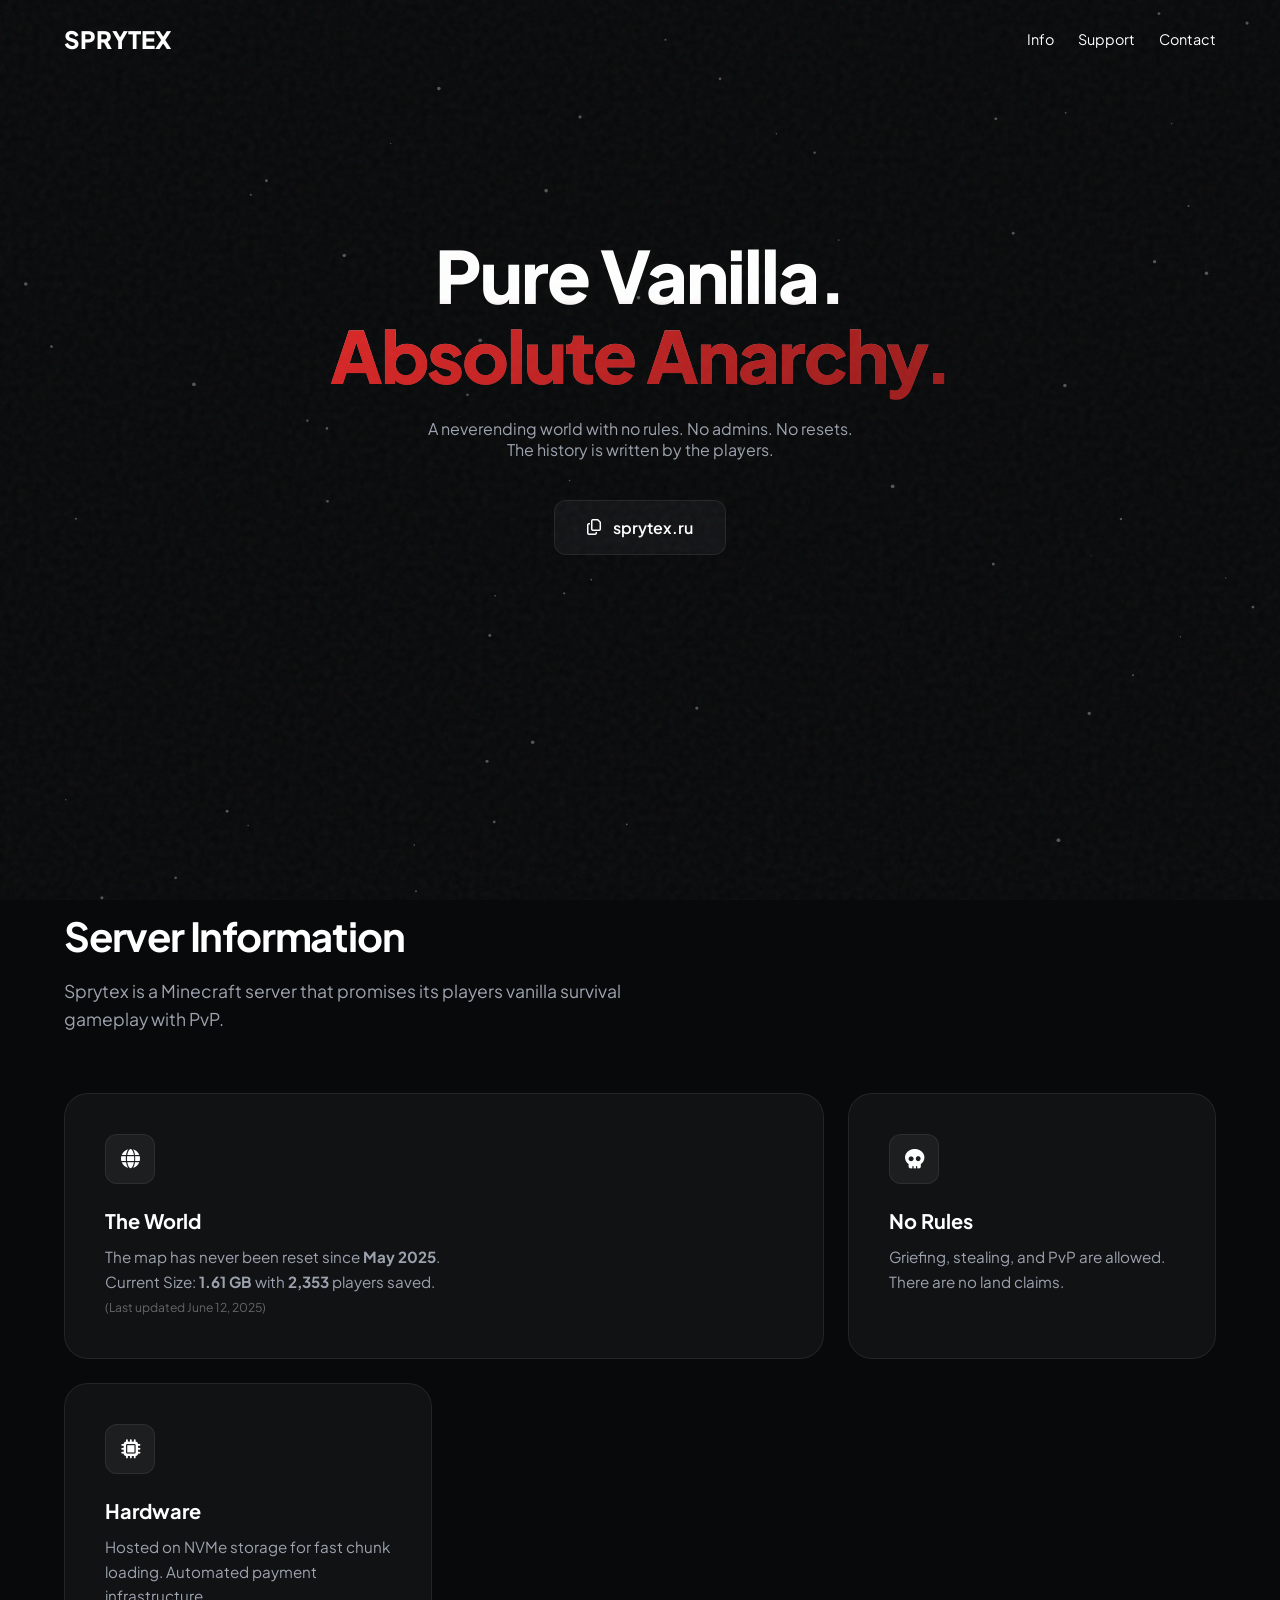
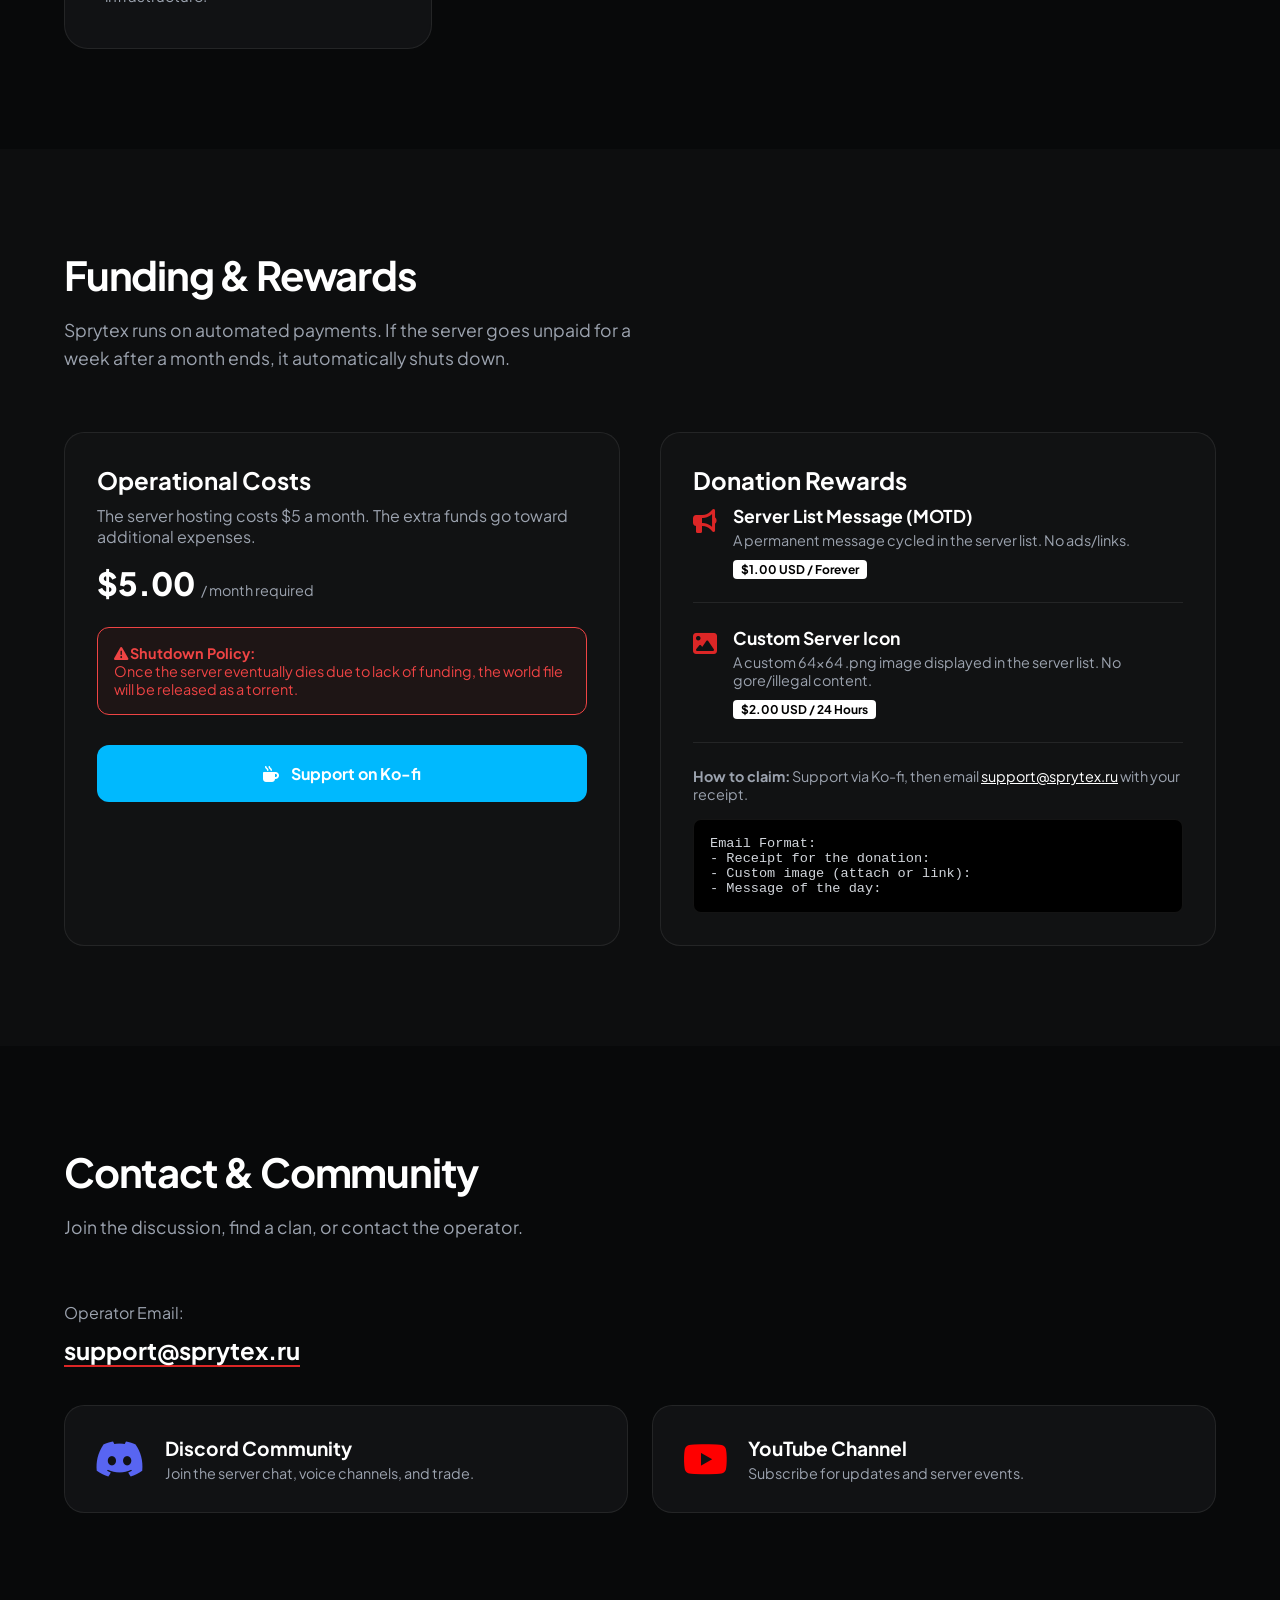
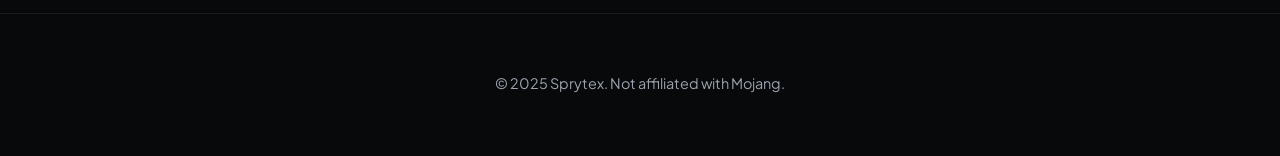
==== index.html @ 7c8ae680 "Add files via upload" ====
<!DOCTYPE html>
<html lang="en">
<head>
    <meta charset="UTF-8">
    <meta name="viewport" content="width=device-width, initial-scale=1.0">
    <title>Sprytex</title>

    <!-- FAVICON -->
    <link rel="icon" type="image/png" href="/favicon-96x96.png" sizes="96x96" />
    <link rel="icon" type="image/svg+xml" href="/favicon.svg" />
    <link rel="shortcut icon" href="/favicon.ico" />
    <link rel="apple-touch-icon" sizes="180x180" href="/apple-touch-icon.png" />
    <link rel="manifest" href="/site.webmanifest" />

    <!-- Fonts: Plus Jakarta Sans -->
    <link rel="preconnect" href="https://fonts.googleapis.com">
    <link rel="preconnect" href="https://fonts.gstatic.com" crossorigin>
    <link href="https://fonts.googleapis.com/css2?family=Plus+Jakarta+Sans:wght@400;500;600;700;800&display=swap" rel="stylesheet">

    <!-- Icons -->
    <link rel="stylesheet" href="https://cdnjs.cloudflare.com/ajax/libs/font-awesome/6.4.0/css/all.min.css">

    <!-- AOS Animations CSS -->
    <link href="https://unpkg.com/aos@2.3.1/dist/aos.css" rel="stylesheet">

    <!-- Custom CSS -->
    <link rel="stylesheet" href="assets/css/style.css">
</head>
<body>

    <div class="noise-overlay"></div>

    <nav id="navbar">
        <div class="container nav-inner">
            <a href="#" class="logo">SPRYTEX</a>
            <div class="nav-links">
                <a href="#info">Info</a>
                <a href="#funding">Support</a>
                <a href="#contact">Contact</a>
            </div>
        </div>
    </nav>

    <!-- HERO -->
    <section class="hero">
        <canvas id="particles-canvas"></canvas>
        <div class="container hero-content">
            <!--
            <div class="status-pill" data-aos="fade-down">
                <div class="status-dot"></div>
                Maintained by Anonymous
            </div>
            -->

            <h1 data-aos="zoom-in" data-aos-duration="1000">
                Pure Vanilla.<br><span class="gradient-text">Absolute Anarchy.</span>
            </h1>

            <p data-aos="fade-up" data-aos-delay="200" class="hero-desc">
                A neverending world with no rules. No admins. No resets.<br>
                The history is written by the players.
            </p>

            <div class="btn-copy" onclick="copyIp()" data-aos="fade-up" data-aos-delay="300">
                <i class="fa-regular fa-copy"></i>
                <span id="ip-text">sprytex.ru</span>
            </div>
        </div>
    </section>

    <!-- INFO GRID -->
    <section id="info">
        <div class="container">
            <div class="section-header" data-aos="fade-right">
                <h2>Server Information</h2>
                <p>Sprytex is a Minecraft server that promises its players vanilla survival gameplay with PvP.</p>
            </div>

            <div class="spotlight-group" id="spotlight-grid">

                <!-- World Stats -->
                <div class="card bento-wide" data-aos="fade-up">
                    <div class="card-inner"></div>
                    <div class="card-content">
                        <div class="card-icon"><i class="fa-solid fa-globe"></i></div>
                        <div>
                            <h3>The World</h3>
                            <p>The map has never been reset since <strong>May 2025</strong>.<br>
                            Current Size: <strong>1.61 GB</strong> with <strong>2,353</strong> players saved.<br>
                            <span class="sub-text">(Last updated June 12, 2025)</span></p>
                        </div>
                    </div>
                </div>

                <!-- Anarchy Concept -->
                <div class="card" data-aos="fade-up" data-aos-delay="100">
                    <div class="card-inner"></div>
                    <div class="card-content">
                        <div class="card-icon"><i class="fa-solid fa-skull"></i></div>
                        <h3>No Rules</h3>
                        <p>Griefing, stealing, and PvP are allowed. There are no land claims.</p>
                    </div>
                </div>

                <!-- Technical -->
                <div class="card" data-aos="fade-up" data-aos-delay="200">
                    <div class="card-inner"></div>
                    <div class="card-content">
                        <div class="card-icon"><i class="fa-solid fa-microchip"></i></div>
                        <h3>Hardware</h3>
                        <p>Hosted on NVMe storage for fast chunk loading. Automated payment infrastructure.</p>
                    </div>
                </div>

            </div>
        </div>
    </section>

    <!-- FUNDING & REWARDS -->
    <section id="funding" class="funding-section">
        <div class="container">
            <div class="section-header" data-aos="fade-right">
                <h2>Funding & Rewards</h2>
                <p>Sprytex runs on automated payments. If the server goes unpaid for a week after a month ends, it automatically shuts down.</p>
            </div>

            <div class="funding-grid">

                <!-- LEFT: Cost & Risk -->
                <div class="funding-box" data-aos="fade-right">
                    <h3 class="box-title">Operational Costs</h3>
                    <p class="text-muted">The server hosting costs $5 a month. The extra funds go toward additional expenses.</p>

                    <div class="price-tag">$5.00 <span class="sub-price">/ month required</span></div>

                    <div class="warning-box">
                        <i class="fa-solid fa-triangle-exclamation"></i>
                        <strong>Shutdown Policy:</strong><br>
                        Once the server eventually dies due to lack of funding, the world file will be released as a torrent.
                    </div>

                    <!-- KO-FI BUTTON -->
                    <a href="https://ko-fi.com/lokspel" target="_blank" class="btn-kofi" rel="noopener">
                          <i class="fa-solid fa-mug-hot"></i> Support on Ko-fi
                    </a>
                </div>

                <!-- RIGHT: Rewards -->
                <div class="funding-box" data-aos="fade-left">
                    <h3 class="box-title">Donation Rewards</h3>

                    <!-- Reward 1 -->
                    <div class="reward-item">
                        <div class="reward-icon"><i class="fa-solid fa-bullhorn"></i></div>
                        <div>
                            <h4 class="reward-title">Server List Message (MOTD)</h4>
                            <p class="reward-desc">A permanent message cycled in the server list. No ads/links.</p>
                            <span class="badge">$1.00 USD / Forever</span>
                        </div>
                    </div>

                    <!-- Reward 2 -->
                    <div class="reward-item">
                        <div class="reward-icon"><i class="fa-solid fa-image"></i></div>
                        <div>
                            <h4 class="reward-title">Custom Server Icon</h4>
                            <p class="reward-desc">A custom 64x64 .png image displayed in the server list. No gore/illegal content.</p>
                            <span class="badge">$2.00 USD / 24 Hours</span>
                        </div>
                    </div>

                    <div class="claim-instructions">
                        <p><strong>How to claim:</strong> Support via Ko-fi, then email <a href="mailto:support@sprytex.ru" class="email-link">support@sprytex.ru</a> with your receipt.</p>

                        <div class="code-block">
                            Email Format:<br>
                            - Receipt for the donation:<br>
                            - Custom image (attach or link):<br>
                            - Message of the day:
                        </div>
                    </div>
                </div>

            </div>
        </div>
    </section>

    <!-- CONTACT -->
    <section id="contact">
        <div class="container">
            <div class="section-header" data-aos="fade-up">
                <h2>Contact & Community</h2>
                <p>Join the discussion, find a clan, or contact the operator.</p>
            </div>

           <p class="contact-label">Operator Email:</p>
            <a href="mailto:support@sprytex.ru" class="big-email">
                support@sprytex.ru
            </a>

            <!-- SOCIAL GRID -->
            <div class="social-grid">

                <a href="/discord" target="_blank" class="social-card discord" data-aos="fade-up" data-aos-delay="100">
                    <i class="fa-brands fa-discord"></i>
                    <div class="social-info">
                        <h3>Discord Community</h3>
                        <p>Join the server chat, voice channels, and trade.</p>
                    </div>
                </a>

                <a href="https://www.youtube.com/@mishacantstream" target="_blank" class="social-card youtube" data-aos="fade-up" data-aos-delay="200">
                    <i class="fa-brands fa-youtube"></i>
                    <div class="social-info">
                        <h3>YouTube Channel</h3>
                        <p>Subscribe for updates and server events.</p>
                    </div>
                </a>

            </div>
        </div>
    </section>

    <footer>
        <div class="container">
            <p>&copy; 2025 Sprytex. Not affiliated with Mojang.</p>
        </div>
    </footer>

    <div class="toast" id="toast">
        <i class="fa-solid fa-check-circle" style="color: #10b981;"></i>
        IP Copied: sprytex.ru
    </div>

    <!-- AOS JS Library -->
    <script src="https://unpkg.com/aos@2.3.1/dist/aos.js"></script>

    <!-- Custom JS -->
    <script src="assets/js/script.js"></script>
</body>
</html>
---- assets/css/style.css ----
/* --- 1. SETUP & VARIABLES --- */
:root {
    --bg-main: #08090a;
    --bg-card: #111214;
    --accent: #dc2626; /* Red for Anarchy */
    --kofi: #00b9fe;
    --discord: #5865F2;
    --youtube: #FF0000;
    --text-main: #ffffff;
    --text-muted: #9ca3af;
    --border: rgba(255, 255, 255, 0.08);
    --spotlight-color: rgba(255, 255, 255, 0.1);
    --spotlight-color: rgba(255, 255, 255, 0.1);
}

/* Globally prevent the page from being wider than the viewport */
html, body {
    max-width: 100%;
    overflow-x: hidden;
}

* { margin: 0; padding: 0; box-sizing: border-box; }

body {
    background-color: var(--bg-main);
    color: var(--text-main);
    font-family: 'Plus Jakarta Sans', sans-serif;
    position: relative;
}
/* Noise Texture */
.noise-overlay {
    position: fixed; top: 0; left: 0; width: 100%; height: 100%;
    background: url("data:image/svg+xml,%3Csvg viewBox='0 0 200 200' xmlns='http://www.w3.org/2000/svg'%3E%3Cfilter id='noiseFilter'%3E%3CfeTurbulence type='fractalNoise' baseFrequency='0.65' numOctaves='3' stitchTiles='stitch'/%3E%3C/filter%3E%3Crect width='100%25' height='100%25' filter='url(%23noiseFilter)' opacity='0.05'/%3E%3C/svg%3E");
    pointer-events: none; z-index: 999;
}

/* --- 2. UTILS --- */
.container { max-width: 1200px; margin: 0 auto; padding: 0 24px; position: relative; z-index: 2; }
section { padding: 100px 0; }

.section-header { margin-bottom: 60px; max-width: 600px; }
.section-header h2 { font-size: 2.5rem; font-weight: 700; margin-bottom: 16px; letter-spacing: -0.03em; }
.section-header p { color: var(--text-muted); font-size: 1.1rem; line-height: 1.6; }

.gradient-text {
    background: linear-gradient(135deg, #dc2626 0%, #991b1b 100%);
    -webkit-background-clip: text;
    -webkit-text-fill-color: transparent;
}

.text-muted { color: var(--text-muted); }

/* --- 3. CARDS --- */
.spotlight-group {
    display: grid;
    gap: 24px;
    grid-template-columns: repeat(auto-fit, minmax(300px, 1fr));
}

.card {
    background-color: var(--bg-card);
    border: 1px solid var(--border);
    border-radius: 24px;
    padding: 40px;
    position: relative;
    overflow: hidden;
    transition: transform 0.3s ease;
    display: flex;
    flex-direction: column;
    justify-content: space-between;
}

.card::before {
    content: '';
    position: absolute;
    top: 0; left: 0; right: 0; bottom: 0;
    background: radial-gradient(
        800px circle at var(--mouse-x) var(--mouse-y), 
        var(--spotlight-color), 
        transparent 40%
    );
    z-index: 0; opacity: 0; transition: opacity 0.5s; pointer-events: none;
}

.card-inner { position: absolute; inset: 1px; background: var(--bg-card); border-radius: 23px; z-index: 1; }
.card-content { position: relative; z-index: 2; height: 100%; display: flex; flex-direction: column; }
.card:hover { transform: translateY(-5px); }
.card:hover::before { opacity: 1; }

.bento-wide { grid-column: span 2; }
@media(max-width: 768px) { .bento-wide { grid-column: span 1; } }

.card-icon {
    width: 50px; height: 50px; border-radius: 12px;
    background: rgba(255,255,255,0.05); display: flex; align-items: center; justify-content: center;
    font-size: 1.2rem; margin-bottom: 24px; color: #fff; border: 1px solid var(--border);
}
.card h3 { font-size: 1.25rem; margin-bottom: 12px; font-weight: 700; }
.card p { color: var(--text-muted); line-height: 1.6; font-size: 0.95rem; }
.sub-text { font-size: 0.8em; color: #666; }

/* --- 4. HERO --- */
.hero {
    min-height: 90vh; display: flex; align-items: center; justify-content: center;
    text-align: center; position: relative; padding-top: 80px;
}
#particles-canvas { position: absolute; top: 0; left: 0; width: 100%; height: 100%; z-index: 0; }
.hero-content { z-index: 3; position: relative; padding: 0 20px; }

.status-pill {
    display: inline-flex; align-items: center; gap: 8px;
    padding: 8px 16px; border-radius: 50px;
    background: rgba(220, 38, 38, 0.1);
    border: 1px solid rgba(220, 38, 38, 0.2);
    font-size: 0.85rem; font-weight: 600; color: #ef4444;
    margin-bottom: 30px; backdrop-filter: blur(10px);
}
.status-dot { width: 6px; height: 6px; background: #ef4444; border-radius: 50%; box-shadow: 0 0 10px #ef4444; }

.hero h1 {
    font-size: 4.5rem; font-weight: 800; line-height: 1.1; margin-bottom: 24px;
    letter-spacing: -2px;
    background: linear-gradient(to bottom, #fff 40%, #7f1d1d 100%);
    -webkit-background-clip: text; -webkit-text-fill-color: transparent;
}
.hero-desc { max-width: 600px; margin: 0 auto 40px auto; color: var(--text-muted); }

.btn-copy {
    background: var(--bg-card); border: 1px solid var(--border); padding: 16px 32px;
    border-radius: 12px; color: #fff; font-weight: 600; display: flex; align-items: center; gap: 12px;
    cursor: pointer; transition: 0.3s; margin: 0 auto; width: fit-content;
}
.btn-copy:hover { border-color: var(--accent); box-shadow: 0 0 30px rgba(220, 38, 38, 0.2); }

/* --- 5. KOFI & FUNDING --- */
.funding-section { background: rgba(255,255,255,0.02); }
.funding-grid { display: grid; grid-template-columns: 1fr 1fr; gap: 40px; margin-top: 40px; }
.funding-box {
    background: rgba(255,255,255,0.02); border: 1px solid var(--border);
    padding: 32px; border-radius: 20px;
}
.box-title { font-size: 1.5rem; margin-bottom: 10px; }
.price-tag { font-size: 2rem; font-weight: 800; color: var(--text-main); margin: 16px 0; }
.sub-price { font-size: 0.9rem; color: var(--text-muted); font-weight: 400; }

.warning-box {
    margin-top: 24px; padding: 16px; border: 1px solid #ef4444; border-radius: 12px;
    background: rgba(239, 68, 68, 0.05); color: #ef4444; font-size: 0.9rem;
}

.btn-kofi {
    background: var(--kofi);
    color: #fff;
    padding: 18px 32px;
    border-radius: 12px;
    font-weight: 700;
    text-decoration: none;
    display: flex;
    align-items: center;
    justify-content: center;
    gap: 12px;
    transition: all 0.3s ease;
    margin-top: 30px;
    border: none;
}
.btn-kofi:hover { transform: translateY(-2px); box-shadow: 0 10px 30px rgba(0, 185, 254, 0.3); }

/* Rewards */
.reward-item {
    display: flex; align-items: flex-start; gap: 16px; margin-bottom: 24px;
    padding-bottom: 24px; border-bottom: 1px solid var(--border);
}
.reward-item:last-child { border-bottom: none; margin-bottom: 0; padding-bottom: 0; }
.reward-icon { font-size: 1.5rem; color: var(--accent); }
.reward-title { font-size: 1.1rem; margin-bottom: 4px; }
.reward-desc { font-size: 0.9rem; color: var(--text-muted); margin-bottom: 8px; }
.badge { background: #fff; color: #000; font-size: 0.75rem; padding: 2px 8px; border-radius: 4px; font-weight: 700; }

.claim-instructions { margin-top: 20px; font-size: 0.9rem; color: var(--text-muted); }
.email-link { color: #fff; }
.code-block {
    background: #000; padding: 16px; border-radius: 8px; font-family: monospace;
    font-size: 0.85rem; color: #d1d5db; margin-top: 16px; border: 1px solid var(--border);
}

/* --- 6. SOCIAL CARDS --- */
.social-grid {
    display: grid;
    grid-template-columns: repeat(auto-fit, minmax(250px, 1fr));
    gap: 24px;
    margin-top: 40px;
}
.social-card {
    background: var(--bg-card);
    border: 1px solid var(--border);
    border-radius: 20px;
    padding: 30px;
    text-decoration: none;
    color: #fff;
    display: flex;
    align-items: center;
    gap: 20px;
    transition: all 0.3s ease;
}
.social-card i { font-size: 2.5rem; transition: 0.3s; }
.social-card.discord:hover { border-color: var(--discord); background: rgba(88, 101, 242, 0.1); }
.social-card.discord i { color: var(--discord); }
.social-card.youtube:hover { border-color: var(--youtube); background: rgba(255, 0, 0, 0.1); }
.social-card.youtube i { color: var(--youtube); }
.social-info h3 { font-size: 1.2rem; margin-bottom: 4px; }
.social-info p { color: var(--text-muted); font-size: 0.9rem; }

.contact-label { color: var(--text-muted); margin-bottom: 12px; }
.big-email { font-size: 1.5rem; color: #fff; text-decoration: none; font-weight: 700; border-bottom: 2px solid var(--accent); }

/* --- 7. NAVBAR & FOOTER --- */
nav {
    position: fixed; top: 0; width: 100%; z-index: 100; padding: 24px 0; transition: 0.3s;
}
nav.scrolled {
    padding: 16px 0; background: rgba(8, 9, 10, 0.9);
    backdrop-filter: blur(12px); border-bottom: 1px solid var(--border);
}
.nav-inner { display: flex; justify-content: space-between; align-items: center; }
.logo { font-weight: 800; font-size: 1.5rem; color: #fff; text-decoration: none; }
.nav-links { display: flex; gap: 24px; }
.nav-links a { color: #fff; text-decoration: none; font-size: 0.9rem; }

footer { padding: 60px 0; border-top: 1px solid var(--border); text-align: center; color: var(--text-muted); font-size: 0.9rem; }

.toast {
    position: fixed; bottom: 30px; left: 50%; transform: translateX(-50%) translateY(100px);
    background: #fff; color: #000; padding: 12px 24px; border-radius: 50px;
    font-weight: 600; opacity: 0; transition: 0.4s; z-index: 1000;
}
.toast.show { transform: translateX(-50%) translateY(0); opacity: 1; }

@media (max-width: 900px) {
    .funding-grid { grid-template-columns: 1fr; }
    .hero h1 { font-size: 3rem; }
}
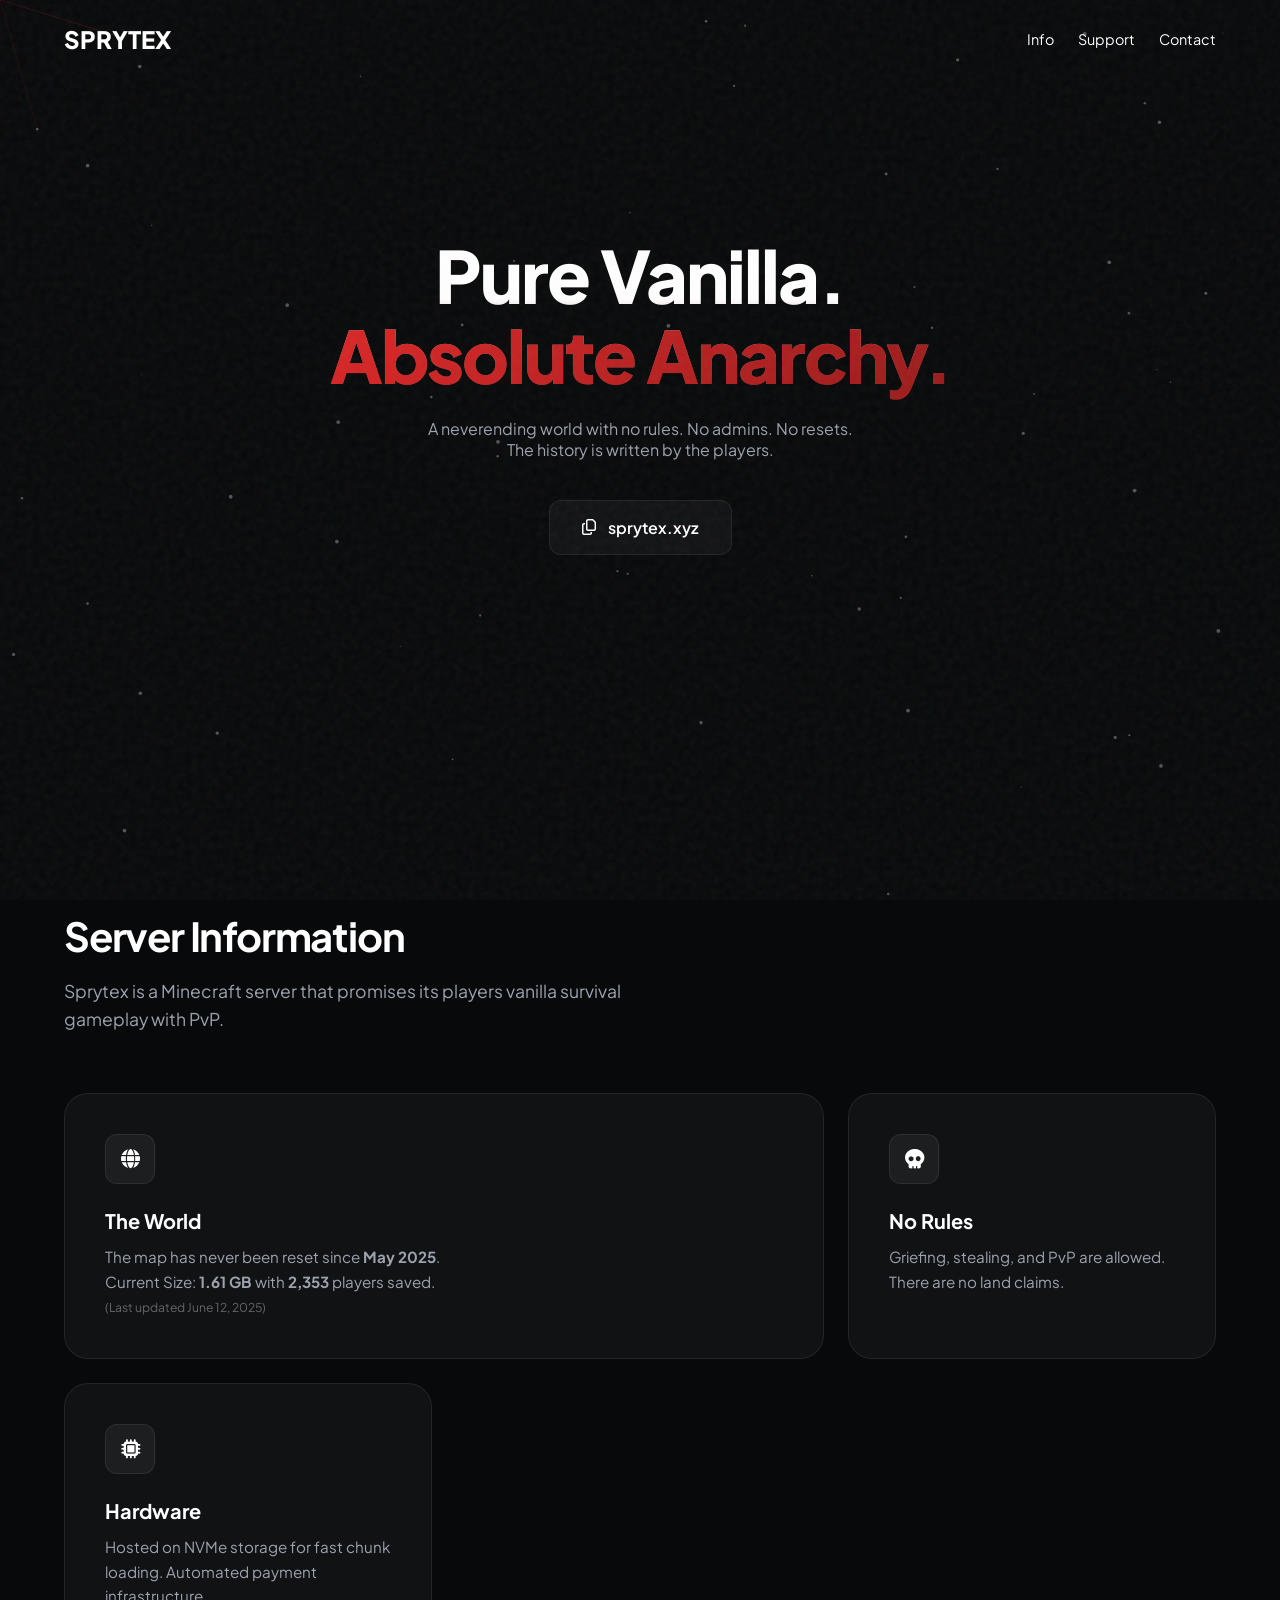
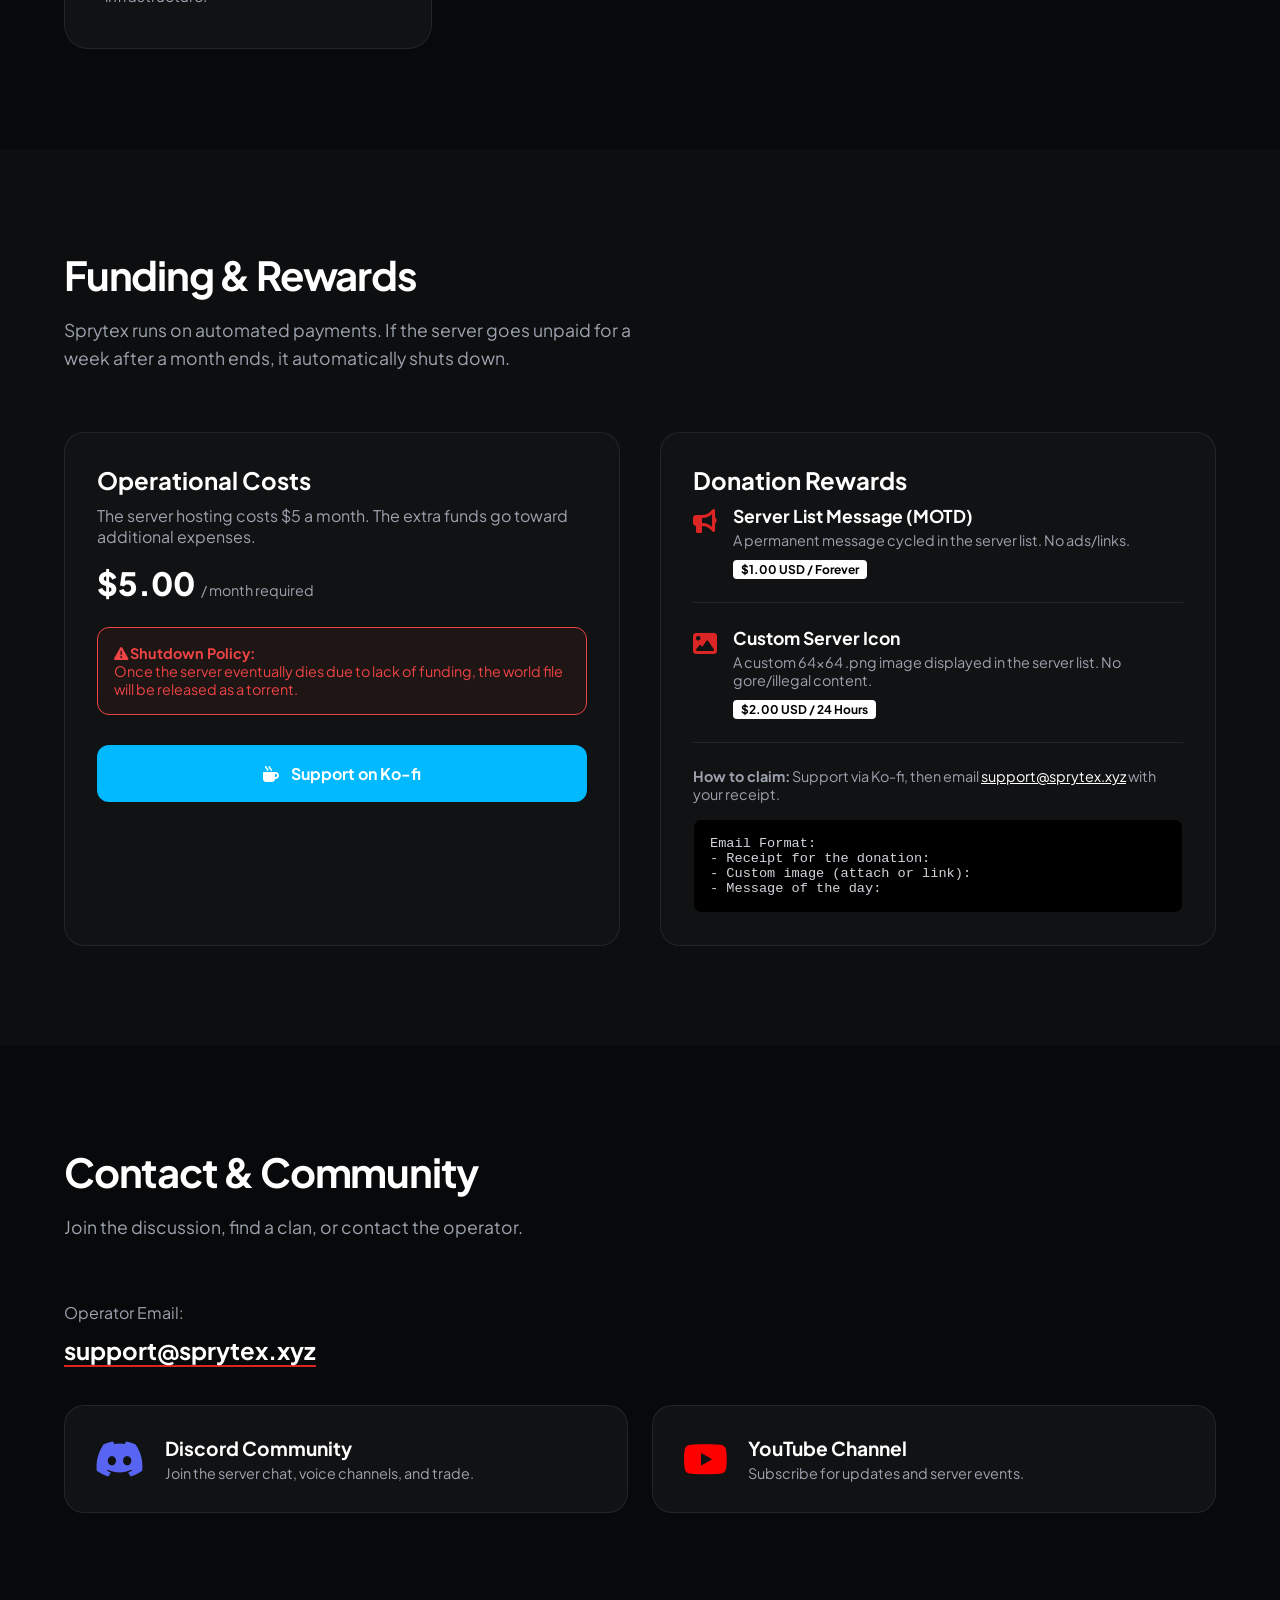
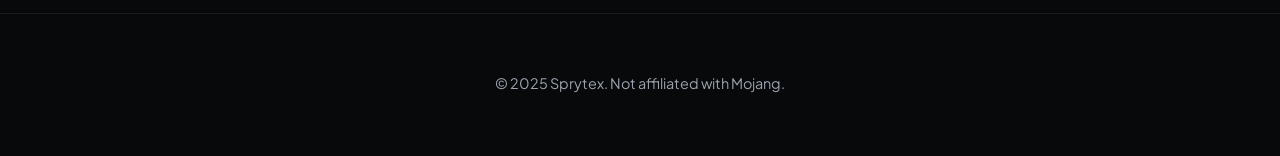
==== commit db02af25: "Update index.html" ====
--- a/index.html
+++ b/index.html
@@ -63,7 +63,7 @@
 
             <div class="btn-copy" onclick="copyIp()" data-aos="fade-up" data-aos-delay="300">
                 <i class="fa-regular fa-copy"></i>
-                <span id="ip-text">sprytex.ru</span>
+                <span id="ip-text">sprytex.xyz</span>
             </div>
         </div>
     </section>
@@ -170,7 +170,7 @@
                     </div>
 
                     <div class="claim-instructions">
-                        <p><strong>How to claim:</strong> Support via Ko-fi, then email <a href="mailto:support@sprytex.ru" class="email-link">support@sprytex.ru</a> with your receipt.</p>
+                        <p><strong>How to claim:</strong> Support via Ko-fi, then email <a href="mailto:support@sprytex.xyz" class="email-link">support@sprytex.xyz</a> with your receipt.</p>
 
                         <div class="code-block">
                             Email Format:<br>
@@ -194,8 +194,8 @@
             </div>
 
            <p class="contact-label">Operator Email:</p>
-            <a href="mailto:support@sprytex.ru" class="big-email">
-                support@sprytex.ru
+            <a href="mailto:support@sprytex.xyz" class="big-email">
+                support@sprytex.xyz
             </a>
 
             <!-- SOCIAL GRID -->
@@ -229,7 +229,7 @@
 
     <div class="toast" id="toast">
         <i class="fa-solid fa-check-circle" style="color: #10b981;"></i>
-        IP Copied: sprytex.ru
+        IP Copied: sprytex.xyz
     </div>
 
     <!-- AOS JS Library -->
@@ -239,3 +239,4 @@
     <script src="assets/js/script.js"></script>
 </body>
 </html>
+
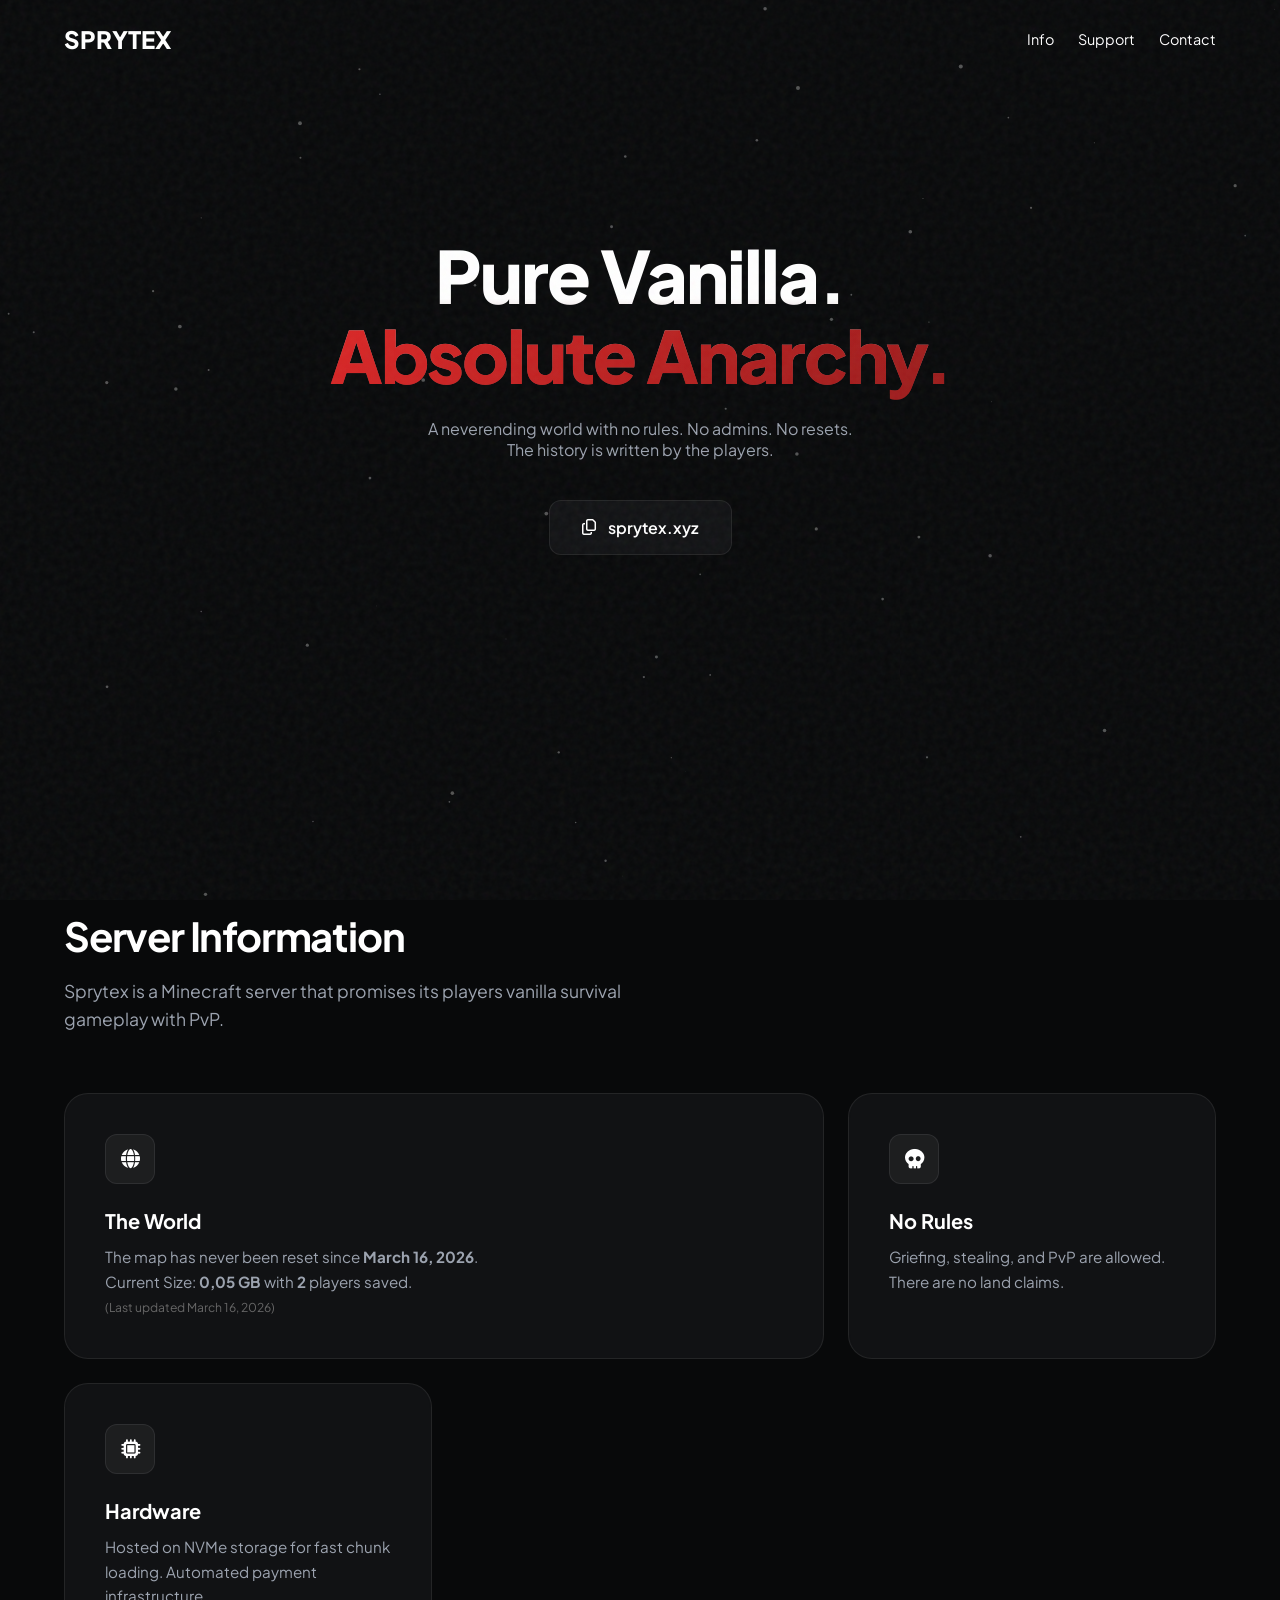
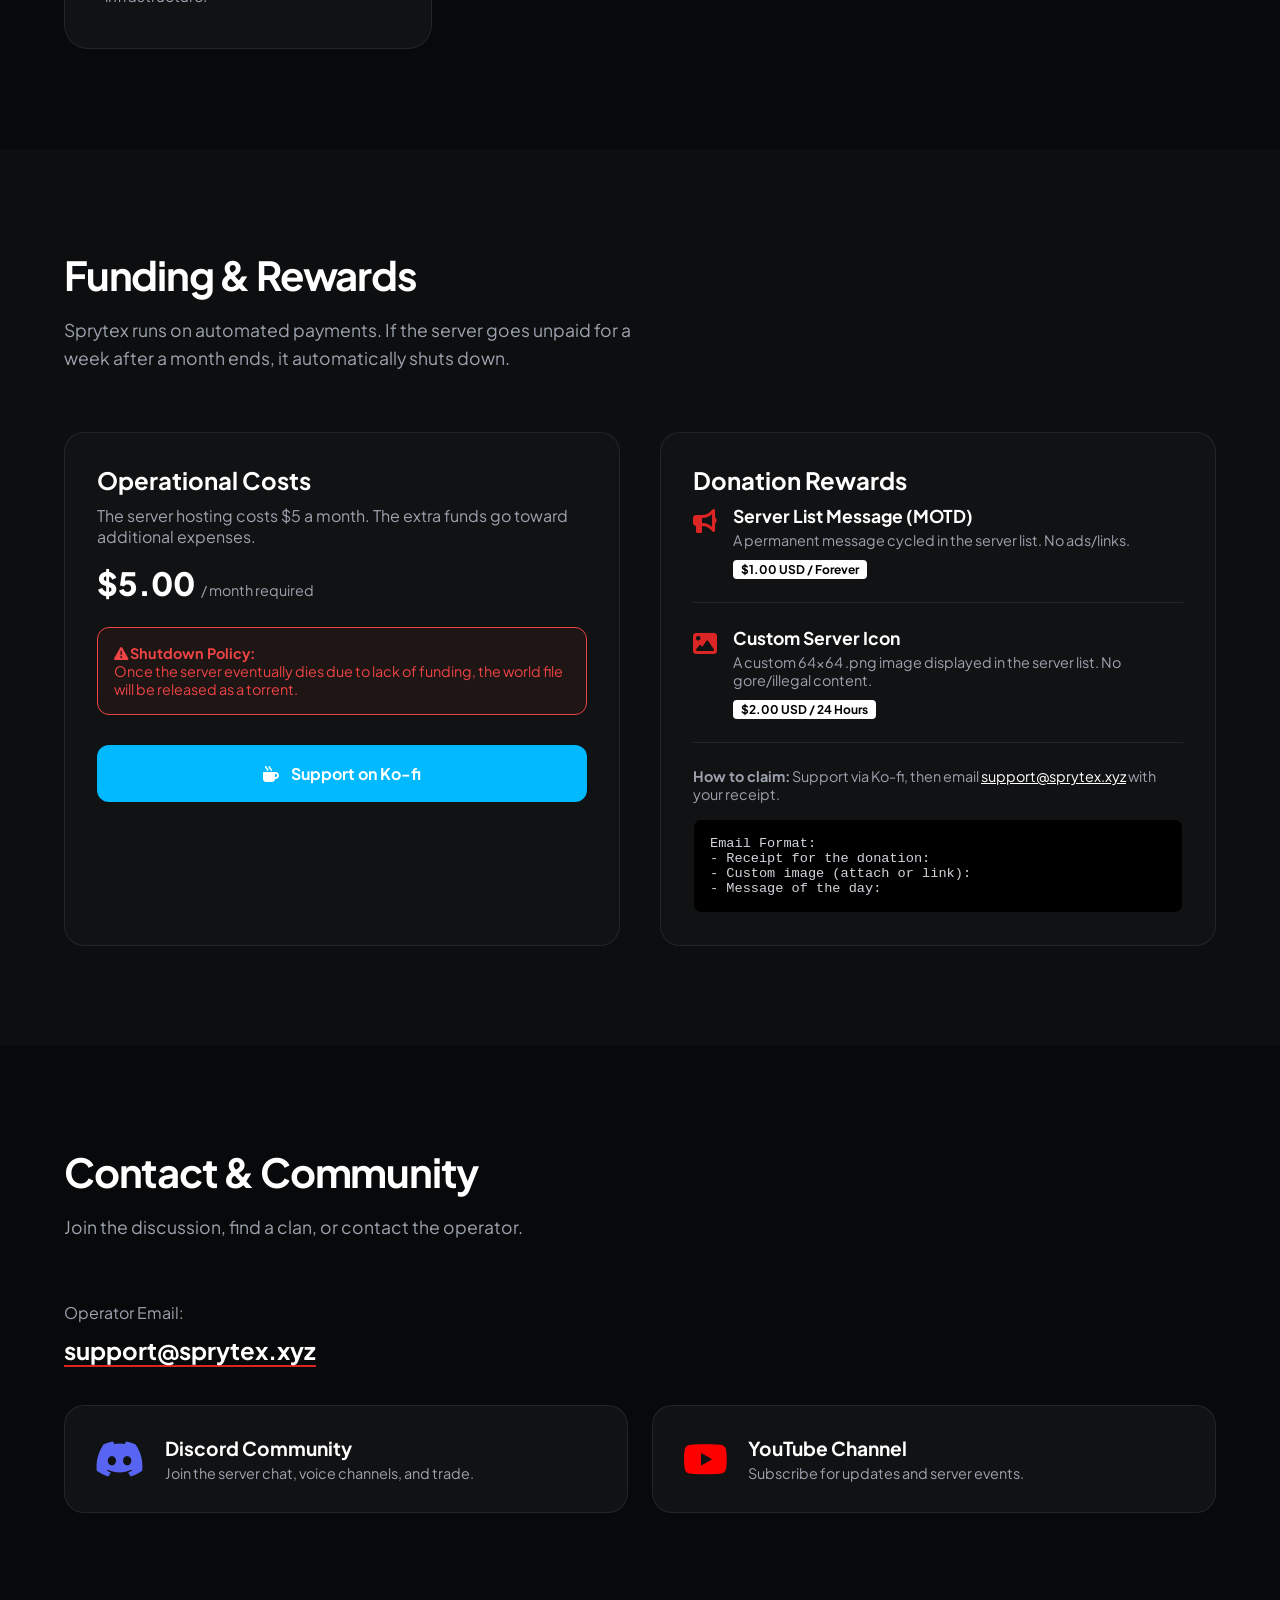
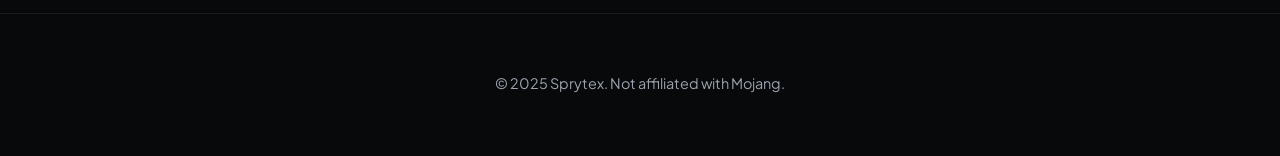
==== commit ba79acdb: "New world" ====
--- a/index.html
+++ b/index.html
@@ -85,9 +85,9 @@
                         <div class="card-icon"><i class="fa-solid fa-globe"></i></div>
                         <div>
                             <h3>The World</h3>
-                            <p>The map has never been reset since <strong>May 2025</strong>.<br>
-                            Current Size: <strong>1.61 GB</strong> with <strong>2,353</strong> players saved.<br>
-                            <span class="sub-text">(Last updated June 12, 2025)</span></p>
+                            <p>The map has never been reset since <strong>March 16, 2026</strong>.<br>
+                            Current Size: <strong>0,05 GB</strong> with <strong>2</strong> players saved.<br>
+                            <span class="sub-text">(Last updated March 16, 2026)</span></p>
                         </div>
                     </div>
                 </div>
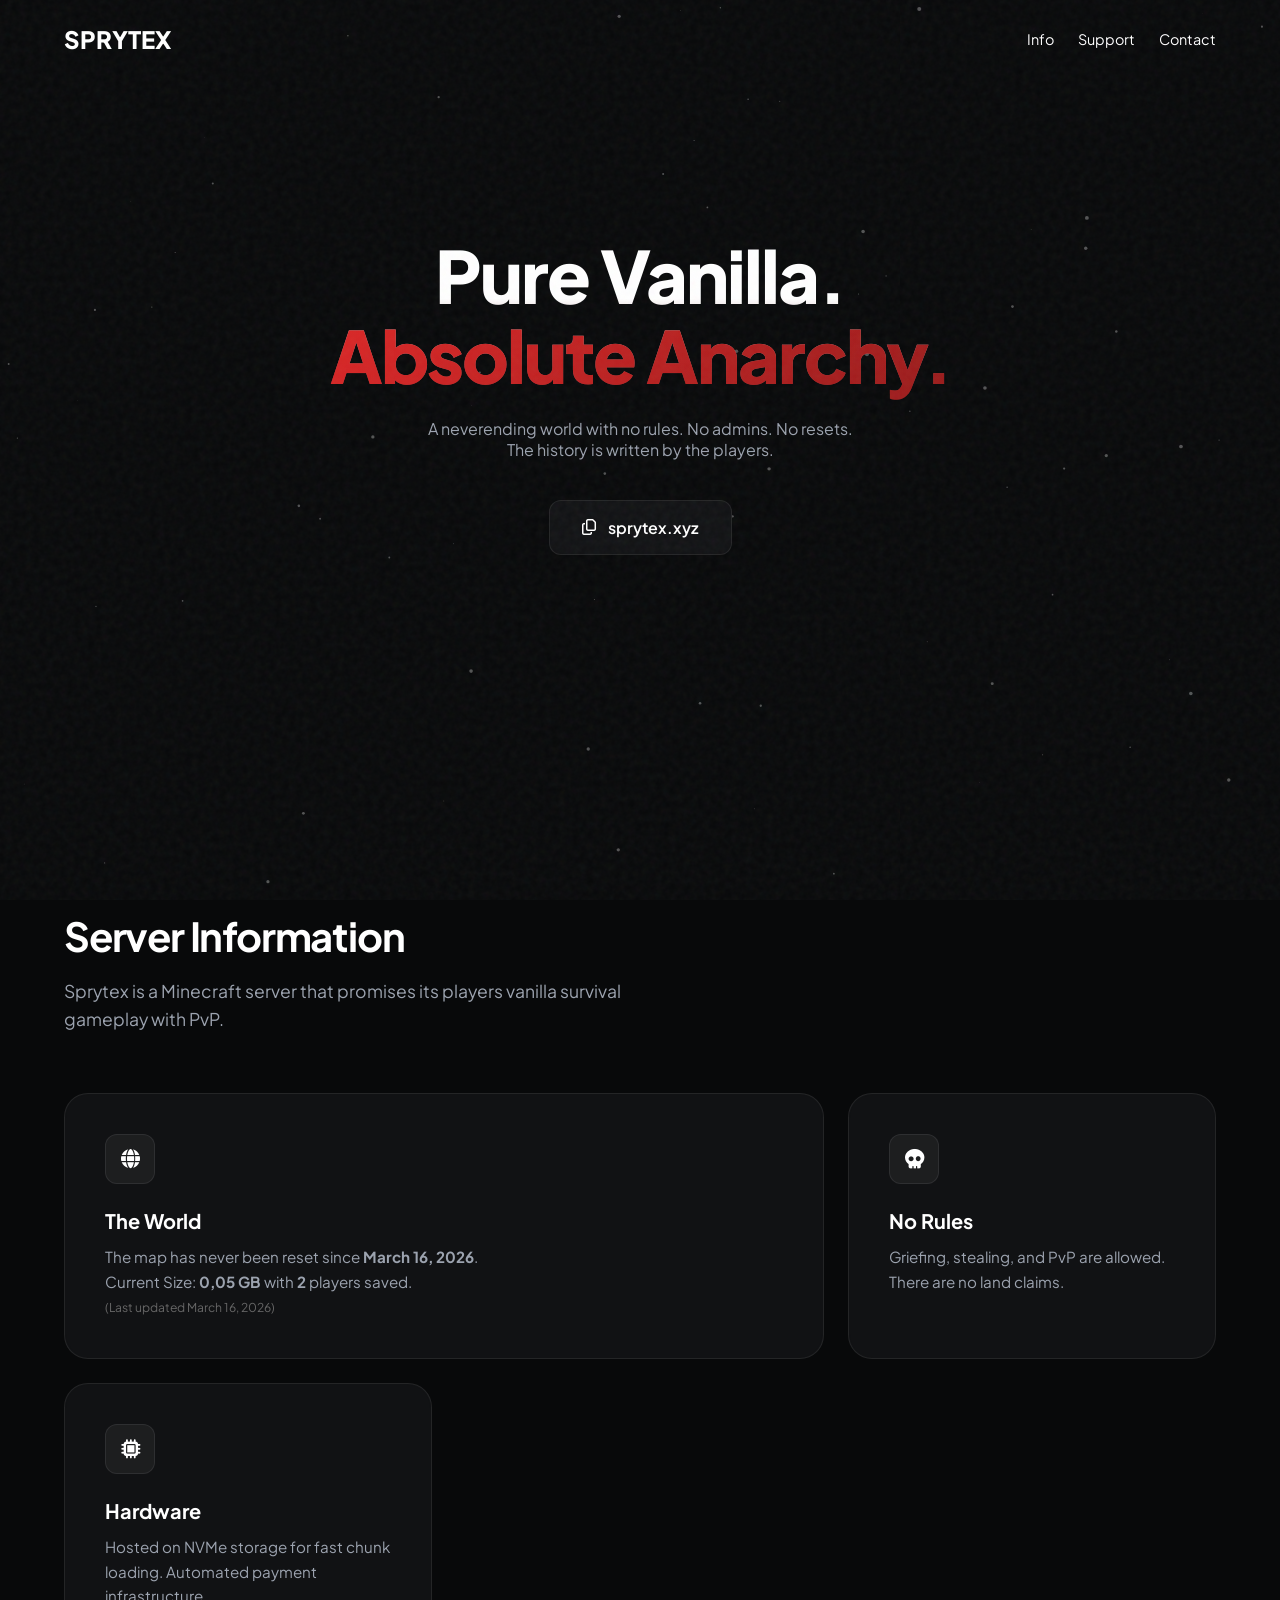
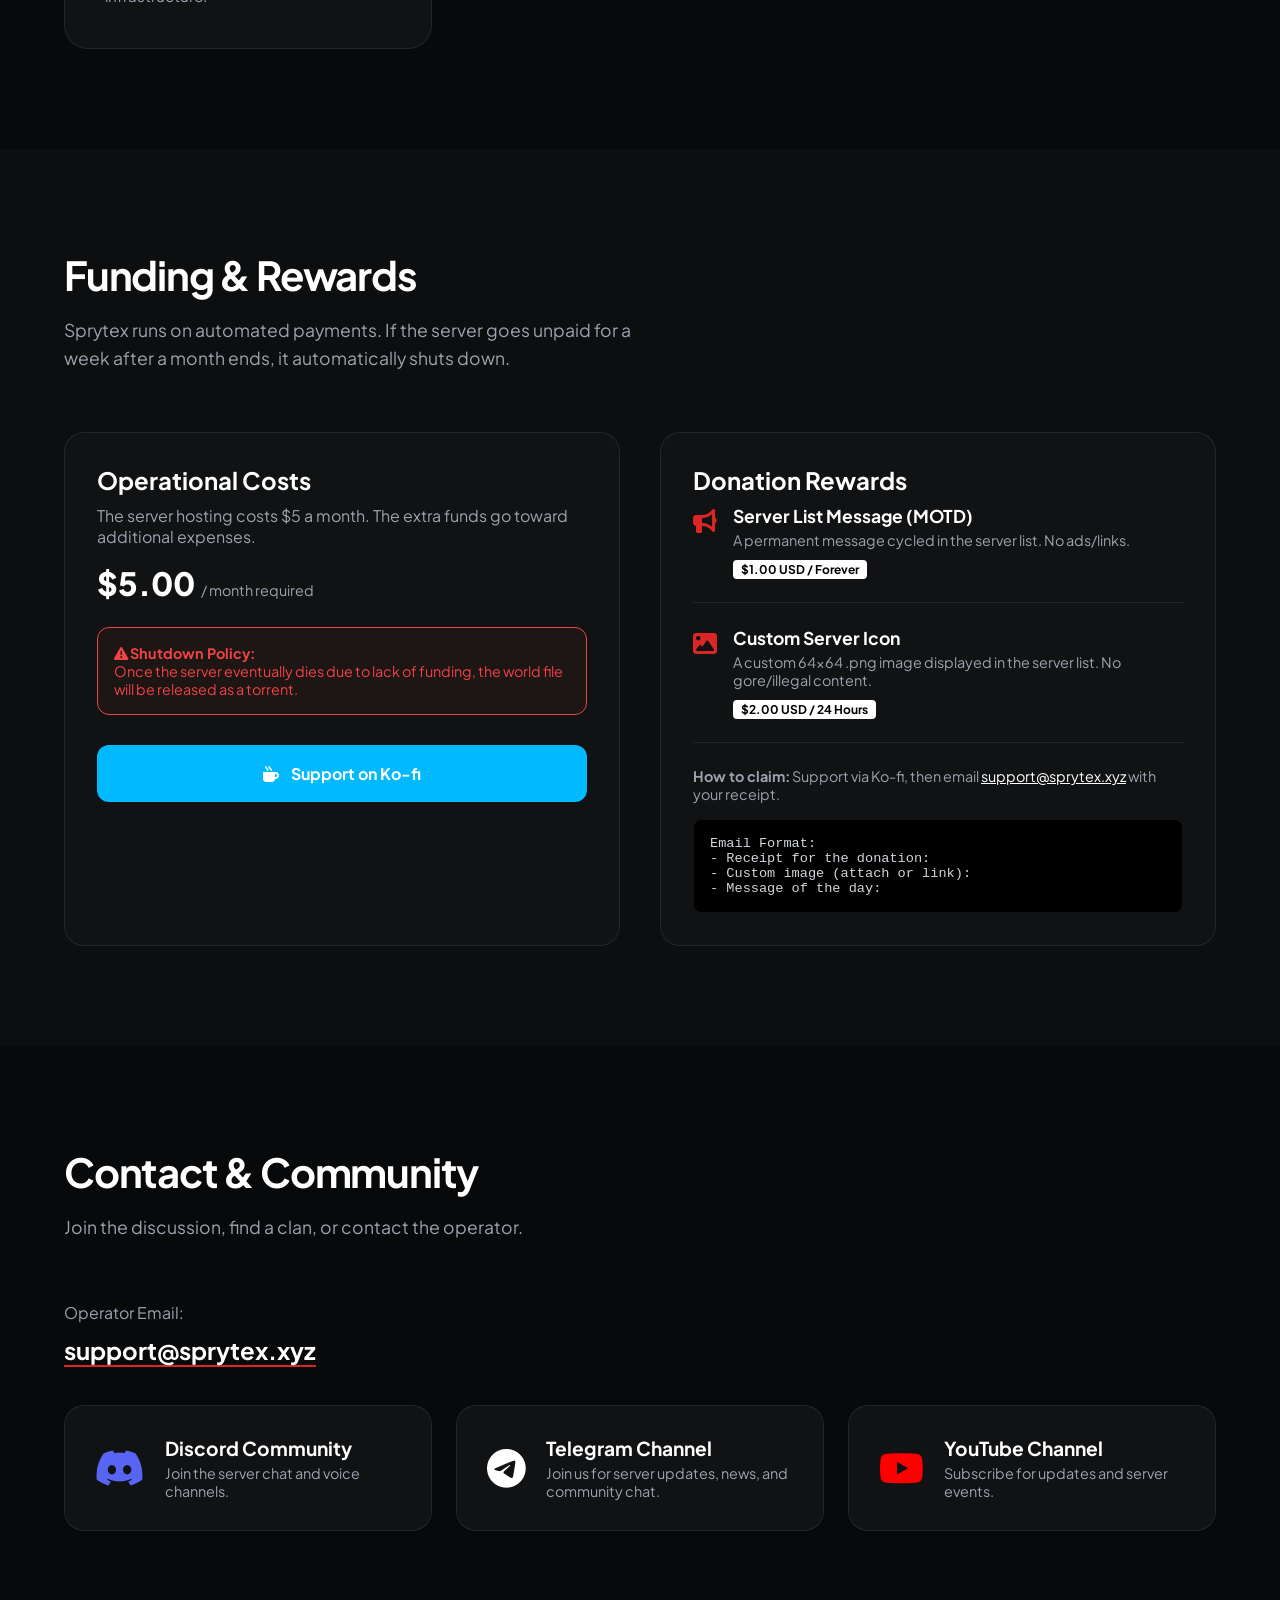
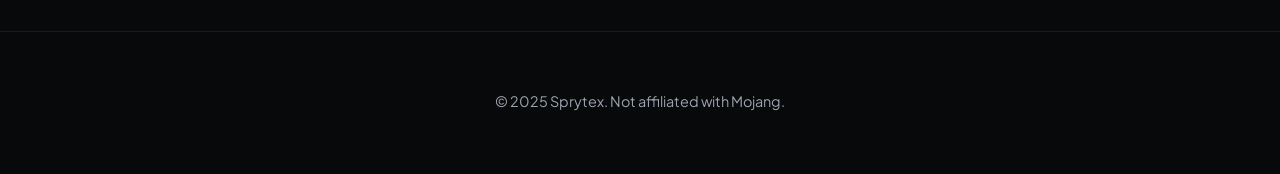
==== commit 23042dd1: "Update index.html" ====
--- a/index.html
+++ b/index.html
@@ -205,7 +205,15 @@
                     <i class="fa-brands fa-discord"></i>
                     <div class="social-info">
                         <h3>Discord Community</h3>
-                        <p>Join the server chat, voice channels, and trade.</p>
+                        <p>Join the server chat and voice channels.</p>
+                    </div>
+                </a>
+
+                <a href="https://t.me/yourtelegram" target="_blank" class="social-card telegram" data-aos="fade-up" data-aos-delay="300">
+                    <i class="fa-brands fa-telegram"></i>
+                        <div class="social-info">
+                        <h3>Telegram Channel</h3>
+                        <p>Join us for server updates, news, and community chat.</p>
                     </div>
                 </a>
 
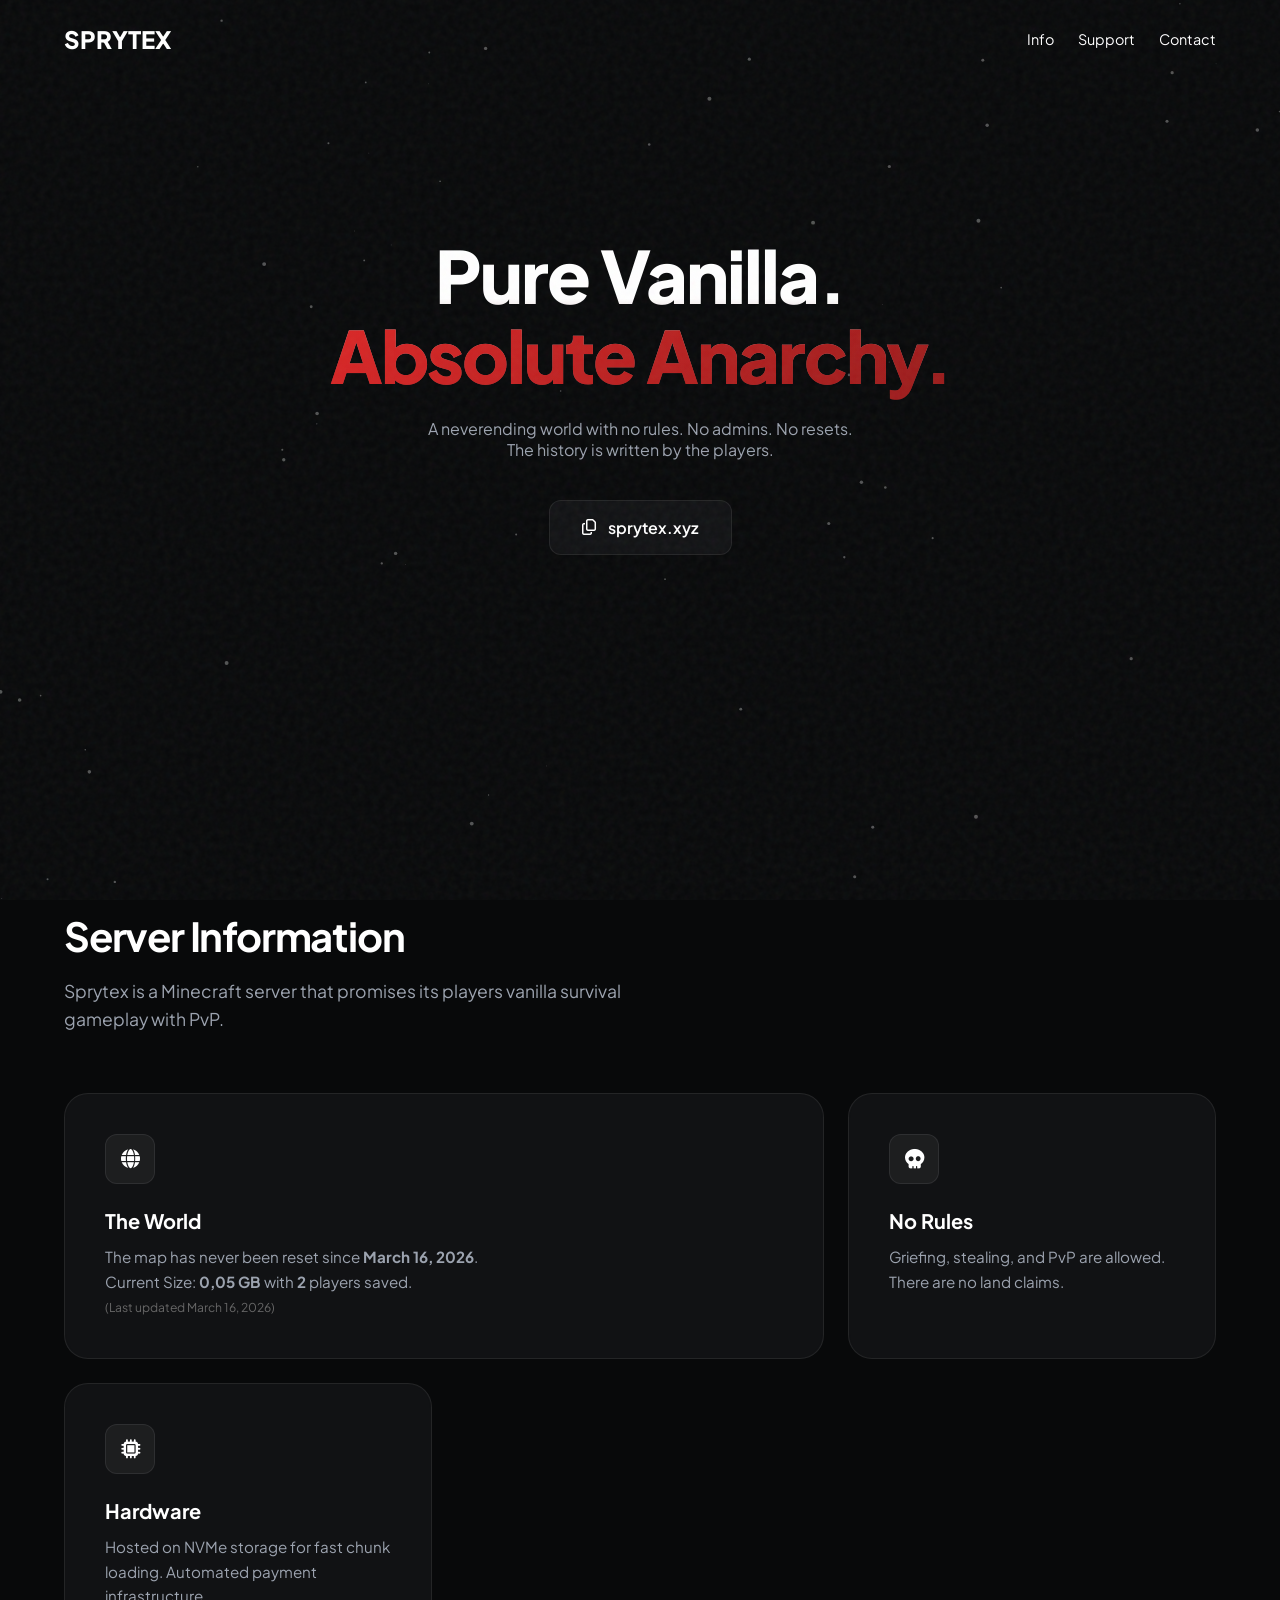
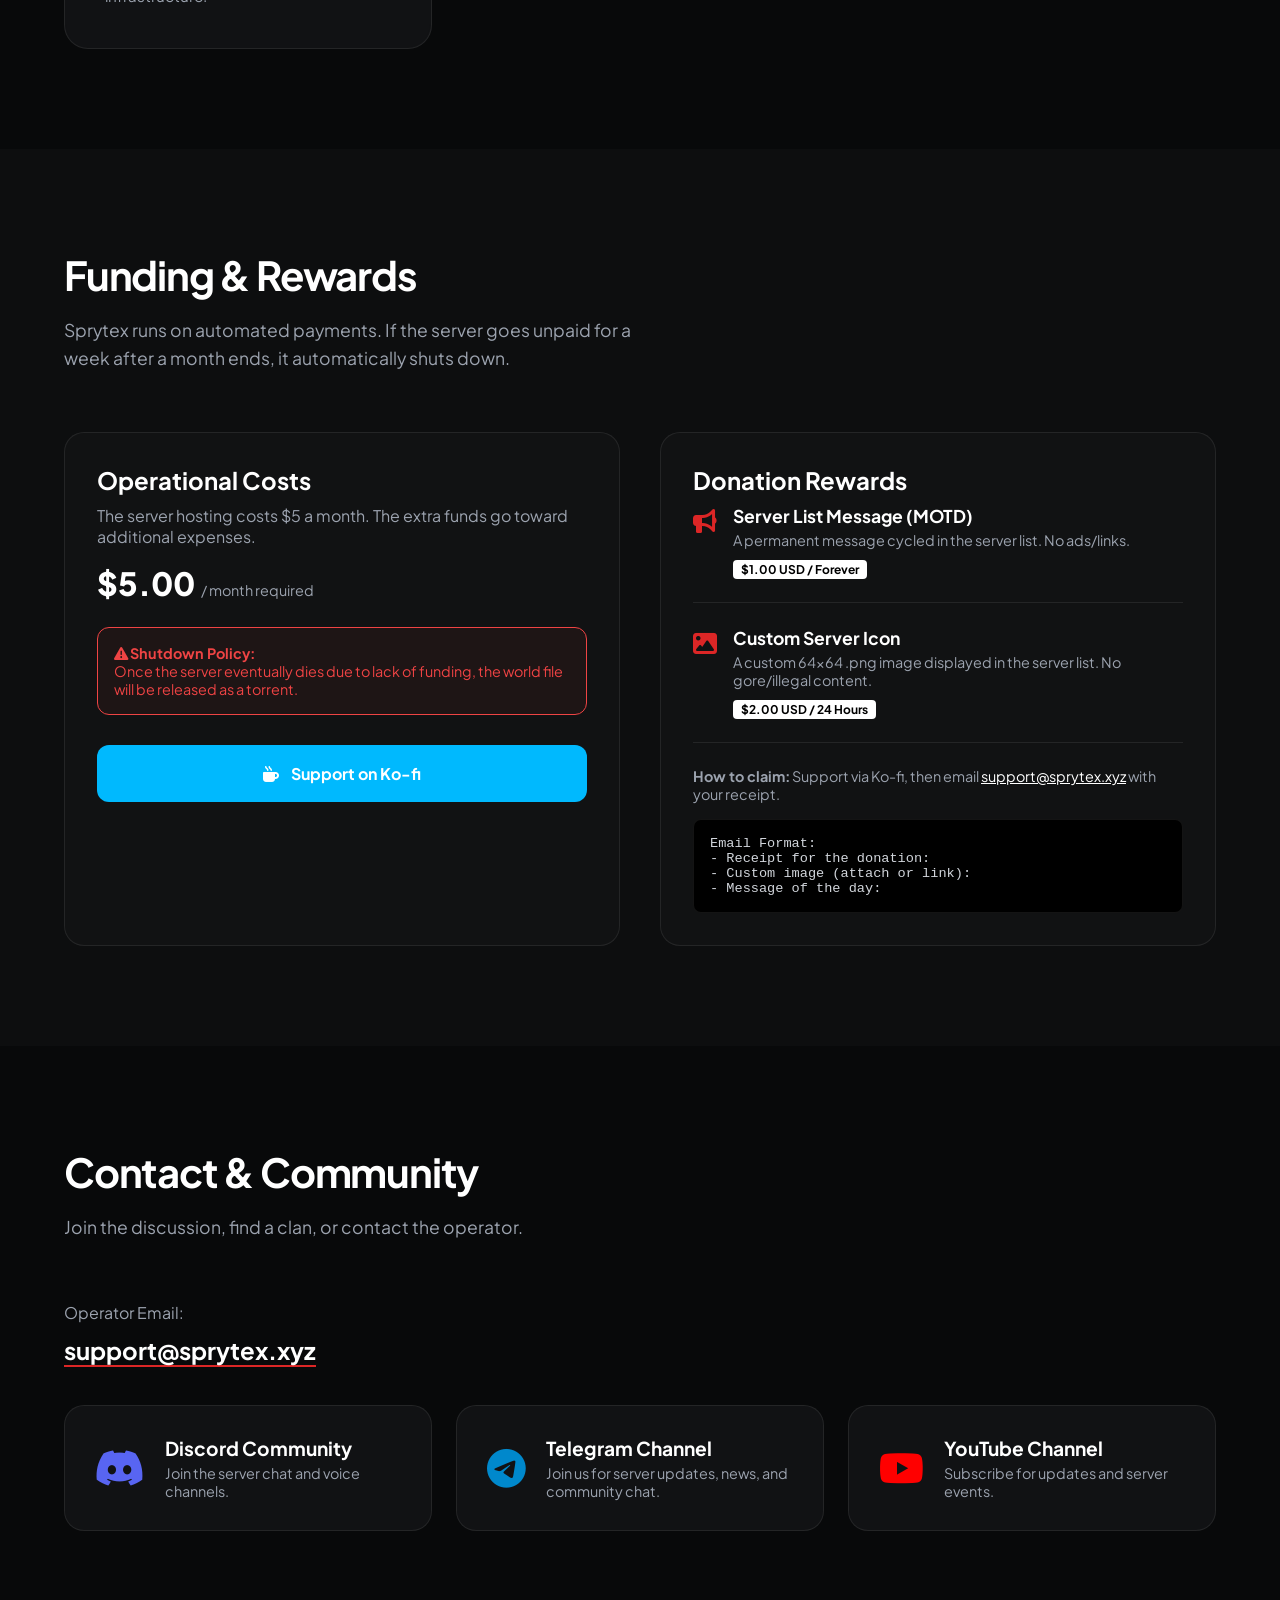
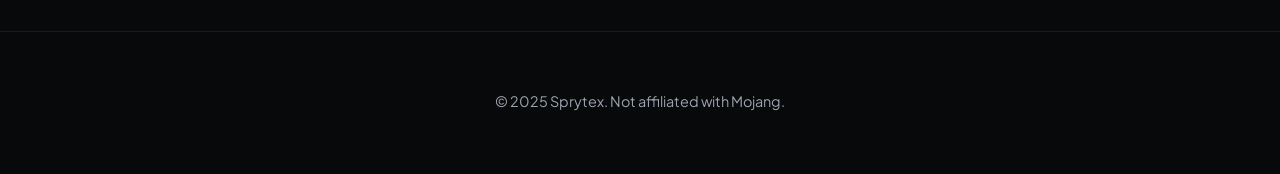
==== commit cbf7b346: "Update index.html" ====
--- a/index.html
+++ b/index.html
@@ -209,7 +209,7 @@
                     </div>
                 </a>
 
-                <a href="https://t.me/yourtelegram" target="_blank" class="social-card telegram" data-aos="fade-up" data-aos-delay="300">
+                <a href="https://t.me/f3f5_net" target="_blank" class="social-card telegram" data-aos="fade-up" data-aos-delay="300">
                     <i class="fa-brands fa-telegram"></i>
                         <div class="social-info">
                         <h3>Telegram Channel</h3>
--- a/assets/css/style.css
+++ b/assets/css/style.css
@@ -5,6 +5,7 @@
     --accent: #dc2626; /* Red for Anarchy */
     --kofi: #00b9fe;
     --discord: #5865F2;
+    --telegram: #0088cc;
     --youtube: #FF0000;
     --text-main: #ffffff;
     --text-muted: #9ca3af;
@@ -205,6 +206,7 @@
 .social-card i { font-size: 2.5rem; transition: 0.3s; }
 .social-card.discord:hover { border-color: var(--discord); background: rgba(88, 101, 242, 0.1); }
 .social-card.discord i { color: var(--discord); }
+.social-card.telegram:hover { border-color: #0088cc; background: rgba(0, 136, 204, 0.1); } .social-card.telegram i { color: #0088cc; }
 .social-card.youtube:hover { border-color: var(--youtube); background: rgba(255, 0, 0, 0.1); }
 .social-card.youtube i { color: var(--youtube); }
 .social-info h3 { font-size: 1.2rem; margin-bottom: 4px; }
